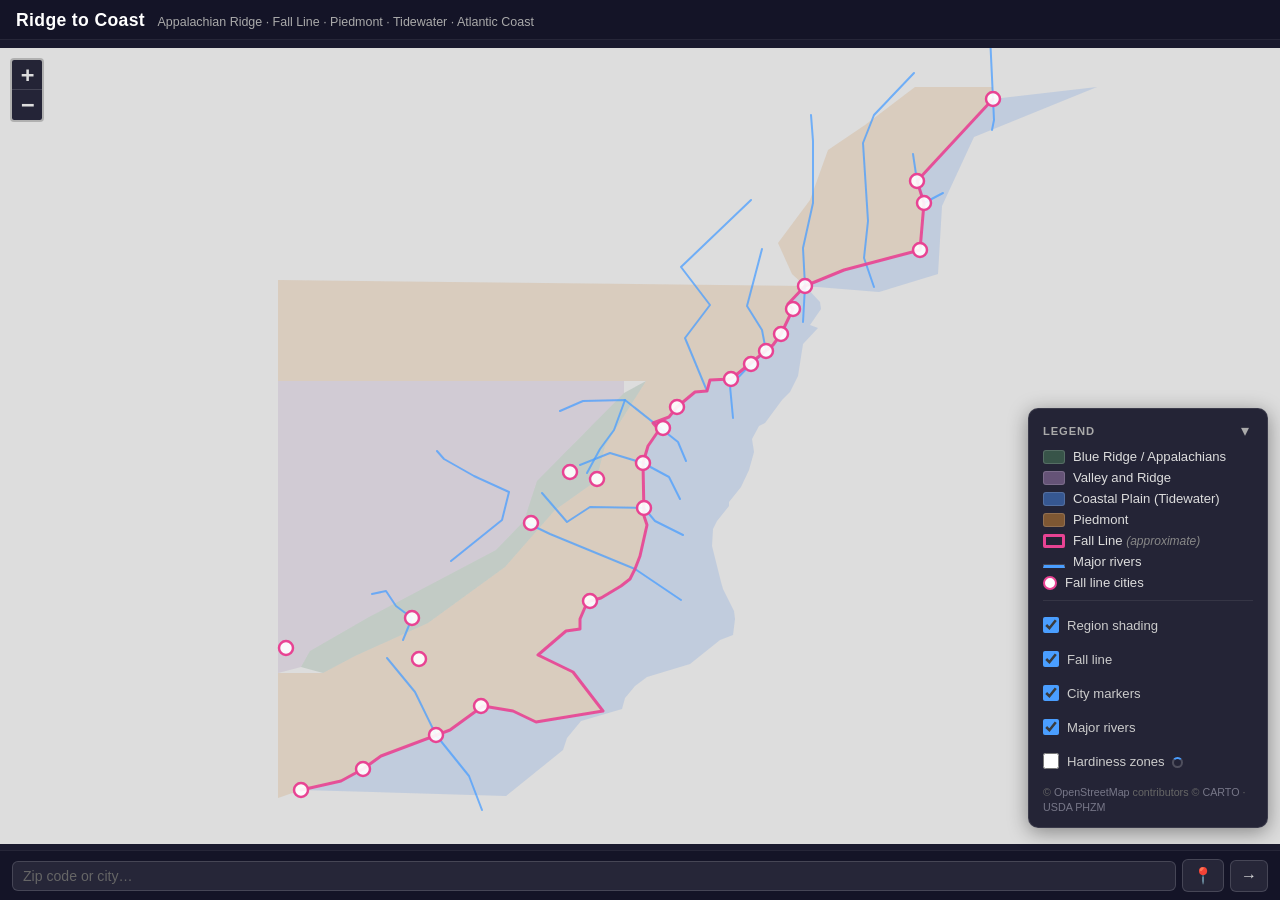
==== app/index.html @ 043a96fe "feat: add Valley & Ridge region, New England polygons, expand hardiness to zones 3b-9a New geographi" ====
<!DOCTYPE html>
<html lang="en">
<head>
  <meta charset="UTF-8">
  <meta name="viewport" content="width=device-width, initial-scale=1.0, maximum-scale=5.0">

  <!-- Content Security Policy
       Leaflet is vendored in lib/ so script-src requires only 'self' — no CDN domain needed.
       'unsafe-inline' is required in style-src because Leaflet sets inline style attributes
       via JavaScript for tile and marker positioning. Scripts are fully locked to 'self' only.
       Tile images load from CARTO (img-src). connect-src 'self' allows fetch() of same-origin
       data/hardiness.geojson for the plant hardiness layer.
       GitHub Pages cannot set HTTP headers so this meta tag is the available CSP mechanism.
       Note: frame-ancestors is ignored in meta CSP by all browsers (HTTP header only).

       Browser extensions that inject Google Fonts (e.g. Poppins from fonts.gstatic.com) will
       show a CSP blocked-resource warning in DevTools — this is expected and correct behaviour.
       Our page does not load Google Fonts; the CSP is working as intended by blocking them.

       Vendored Leaflet 1.9.4 SHA-256 hashes (for audit — files served from self, no integrity= needed):
         lib/leaflet.js:  sha256-20nQCchB9co0qIjJZRGuk2/Z9VM+kNiyxNV1lvTlZBo=
         lib/leaflet.css: sha256-p4NxAoJBhIIN+hmNHrzRCf9tD/miZyoHS5obTRR9BMY=
  -->
  <meta http-equiv="Content-Security-Policy" content="default-src 'none'; script-src 'self'; style-src 'self' 'unsafe-inline'; img-src 'self' https://*.basemaps.cartocdn.com data: blob:; connect-src 'self' https://nominatim.openstreetmap.org; base-uri 'self'; form-action 'none';">

  <meta name="referrer" content="no-referrer">
  <meta http-equiv="X-Content-Type-Options" content="nosniff">

  <title>Ridge to Coast</title>
  <meta name="description" content="Interactive map of the Appalachian watershed corridor — from the mountain ridge through the Piedmont and Fall Line to the Atlantic Coast. Covers geology, USDA Plant Hardiness Zones, native plants, and soil profiles for gardeners, farmers, arborists, and conservationists.">

  <!-- Leaflet 1.9.4 — vendored locally, no CDN dependency -->
  <link rel="stylesheet" href="lib/leaflet.css">

  <link rel="stylesheet" href="style.css">
</head>
<body>

  <!-- Detail view — shown when user navigates to /#detail/... — hidden by default -->
  <div id="detail-view" hidden aria-label="Location detail">
    <div class="detail-header">
      <button id="back-btn" class="back-btn" aria-label="Back to map">&#x2190; Back to map</button>
    </div>
    <div id="detail-content"></div>
  </div>

  <!-- Map view — the default view -->
  <div id="map-view">

  <header class="app-header">
    <h1>Ridge to Coast</h1>
    <p class="subtitle">Appalachian Ridge &middot; Fall Line &middot; Piedmont &middot; Tidewater &middot; Atlantic Coast</p>
  </header>

  <div id="map" role="region" aria-label="Interactive map of the Appalachian watershed corridor from mountain ridge through the Fall Line — Peekskill NY, Philadelphia PA, DC, Richmond VA, Raleigh NC, Columbia SC, and Augusta GA to Columbus GA — to the Atlantic Coast"></div>

  <div id="legend" aria-label="Map legend">
    <div class="legend-header">
      <h2>Legend</h2>
      <button id="legend-toggle" aria-label="Toggle legend" aria-expanded="true">&#x25BE;</button>
    </div>
    <div id="legend-body">
      <div class="legend-item">
        <span class="swatch blueridge"></span>
        <span>Blue Ridge / Appalachians</span>
      </div>
      <div class="legend-item">
        <span class="swatch valleyridge"></span>
        <span>Valley and Ridge</span>
      </div>
      <div class="legend-item">
        <span class="swatch coastal"></span>
        <span>Coastal Plain (Tidewater)</span>
      </div>
      <div class="legend-item">
        <span class="swatch piedmont"></span>
        <span>Piedmont</span>
      </div>
      <div class="legend-item">
        <span class="swatch fallline"></span>
        <span>Fall Line <em>(approximate)</em></span>
      </div>
      <div class="legend-item">
        <span class="swatch river"></span>
        <span>Major rivers</span>
      </div>
      <div class="legend-item">
        <span class="swatch citymarker"></span>
        <span>Fall line cities</span>
      </div>

      <!-- Hardiness zone swatches — shown only when the layer is active -->
      <div id="hardiness-legend" class="hardiness-legend" hidden>
        <div class="legend-section-label">Hardiness Zones</div>
        <div class="zone-swatches"></div>
      </div>

      <hr>
      <div class="layer-toggles">
        <label class="toggle">
          <input type="checkbox" id="toggle-regions" checked>
          Region shading
        </label>
        <label class="toggle">
          <input type="checkbox" id="toggle-fallline" checked>
          Fall line
        </label>
        <label class="toggle">
          <input type="checkbox" id="toggle-cities" checked>
          City markers
        </label>
        <label class="toggle">
          <input type="checkbox" id="toggle-rivers" checked>
          Major rivers
        </label>
        <label class="toggle">
          <input type="checkbox" id="toggle-hardiness">
          <span id="hardiness-toggle-label">
            Hardiness zones
            <span class="loading-spinner" id="hardiness-spinner" hidden aria-hidden="true"></span>
          </span>
        </label>
        <p class="layer-hint" id="hardiness-hint" hidden>Region fills switch to outlines when zones are active.</p>
        <p id="hardiness-error" class="hardiness-error" hidden></p>
      </div>
      <p class="attribution-note">
        &copy; <a href="https://www.openstreetmap.org/copyright" rel="noopener noreferrer" target="_blank">OpenStreetMap</a>
        contributors &copy; <a href="https://carto.com/attributions" rel="noopener noreferrer" target="_blank">CARTO</a>
        &middot; <a href="https://planthardiness.ars.usda.gov" rel="noopener noreferrer" target="_blank">USDA PHZM</a>
      </p>
    </div>
  </div>

  <div id="search-bar" aria-label="Location search">
    <form id="search-form" role="search">
      <input type="search" id="search-input" placeholder="Zip code or city&#x2026;"
             maxlength="100" autocomplete="off" aria-label="Enter zip code or city">
      <button type="button" id="locate-btn" aria-label="Use my location">&#x1F4CD;</button>
      <button type="submit" aria-label="Search">&#x2192;</button>
    </form>
    <p id="search-status" class="search-status" hidden aria-live="polite"></p>
  </div>

  </div><!-- end #map-view -->

  <!-- Leaflet 1.9.4 — vendored locally, no CDN dependency -->
  <script src="lib/leaflet.js"></script>

  <!-- Pure geographic data — no DOM or Leaflet dependency; also used by unit tests -->
  <script src="lib/geo-data.js"></script>

  <script src="map.js"></script>
</body>
</html>
---- app/lib/leaflet.css ----
/* required styles */

.leaflet-pane,
.leaflet-tile,
.leaflet-marker-icon,
.leaflet-marker-shadow,
.leaflet-tile-container,
.leaflet-pane > svg,
.leaflet-pane > canvas,
.leaflet-zoom-box,
.leaflet-image-layer,
.leaflet-layer {
	position: absolute;
	left: 0;
	top: 0;
	}
.leaflet-container {
	overflow: hidden;
	}
.leaflet-tile,
.leaflet-marker-icon,
.leaflet-marker-shadow {
	-webkit-user-select: none;
	   -moz-user-select: none;
	        user-select: none;
	  -webkit-user-drag: none;
	}
/* Prevents IE11 from highlighting tiles in blue */
.leaflet-tile::selection {
	background: transparent;
}
/* Safari renders non-retina tile on retina better with this, but Chrome is worse */
.leaflet-safari .leaflet-tile {
	image-rendering: -webkit-optimize-contrast;
	}
/* hack that prevents hw layers "stretching" when loading new tiles */
.leaflet-safari .leaflet-tile-container {
	width: 1600px;
	height: 1600px;
	-webkit-transform-origin: 0 0;
	}
.leaflet-marker-icon,
.leaflet-marker-shadow {
	display: block;
	}
/* .leaflet-container svg: reset svg max-width decleration shipped in Joomla! (joomla.org) 3.x */
/* .leaflet-container img: map is broken in FF if you have max-width: 100% on tiles */
.leaflet-container .leaflet-overlay-pane svg {
	max-width: none !important;
	max-height: none !important;
	}
.leaflet-container .leaflet-marker-pane img,
.leaflet-container .leaflet-shadow-pane img,
.leaflet-container .leaflet-tile-pane img,
.leaflet-container img.leaflet-image-layer,
.leaflet-container .leaflet-tile {
	max-width: none !important;
	max-height: none !important;
	width: auto;
	padding: 0;
	}

.leaflet-container img.leaflet-tile {
	/* See: https://bugs.chromium.org/p/chromium/issues/detail?id=600120 */
	mix-blend-mode: plus-lighter;
}

.leaflet-container.leaflet-touch-zoom {
	-ms-touch-action: pan-x pan-y;
	touch-action: pan-x pan-y;
	}
.leaflet-container.leaflet-touch-drag {
	-ms-touch-action: pinch-zoom;
	/* Fallback for FF which doesn't support pinch-zoom */
	touch-action: none;
	touch-action: pinch-zoom;
}
.leaflet-container.leaflet-touch-drag.leaflet-touch-zoom {
	-ms-touch-action: none;
	touch-action: none;
}
.leaflet-container {
	-webkit-tap-highlight-color: transparent;
}
.leaflet-container a {
	-webkit-tap-highlight-color: rgba(51, 181, 229, 0.4);
}
.leaflet-tile {
	filter: inherit;
	visibility: hidden;
	}
.leaflet-tile-loaded {
	visibility: inherit;
	}
.leaflet-zoom-box {
	width: 0;
	height: 0;
	-moz-box-sizing: border-box;
	     box-sizing: border-box;
	z-index: 800;
	}
/* workaround for https://bugzilla.mozilla.org/show_bug.cgi?id=888319 */
.leaflet-overlay-pane svg {
	-moz-user-select: none;
	}

.leaflet-pane         { z-index: 400; }

.leaflet-tile-pane    { z-index: 200; }
.leaflet-overlay-pane { z-index: 400; }
.leaflet-shadow-pane  { z-index: 500; }
.leaflet-marker-pane  { z-index: 600; }
.leaflet-tooltip-pane   { z-index: 650; }
.leaflet-popup-pane   { z-index: 700; }

.leaflet-map-pane canvas { z-index: 100; }
.leaflet-map-pane svg    { z-index: 200; }

.leaflet-vml-shape {
	width: 1px;
	height: 1px;
	}
.lvml {
	behavior: url(#default#VML);
	display: inline-block;
	position: absolute;
	}


/* control positioning */

.leaflet-control {
	position: relative;
	z-index: 800;
	pointer-events: visiblePainted; /* IE 9-10 doesn't have auto */
	pointer-events: auto;
	}
.leaflet-top,
.leaflet-bottom {
	position: absolute;
	z-index: 1000;
	pointer-events: none;
	}
.leaflet-top {
	top: 0;
	}
.leaflet-right {
	right: 0;
	}
.leaflet-bottom {
	bottom: 0;
	}
.leaflet-left {
	left: 0;
	}
.leaflet-control {
	float: left;
	clear: both;
	}
.leaflet-right .leaflet-control {
	float: right;
	}
.leaflet-top .leaflet-control {
	margin-top: 10px;
	}
.leaflet-bottom .leaflet-control {
	margin-bottom: 10px;
	}
.leaflet-left .leaflet-control {
	margin-left: 10px;
	}
.leaflet-right .leaflet-control {
	margin-right: 10px;
	}


/* zoom and fade animations */

.leaflet-fade-anim .leaflet-popup {
	opacity: 0;
	-webkit-transition: opacity 0.2s linear;
	   -moz-transition: opacity 0.2s linear;
	        transition: opacity 0.2s linear;
	}
.leaflet-fade-anim .leaflet-map-pane .leaflet-popup {
	opacity: 1;
	}
.leaflet-zoom-animated {
	-webkit-transform-origin: 0 0;
	    -ms-transform-origin: 0 0;
	        transform-origin: 0 0;
	}
svg.leaflet-zoom-animated {
	will-change: transform;
}

.leaflet-zoom-anim .leaflet-zoom-animated {
	-webkit-transition: -webkit-transform 0.25s cubic-bezier(0,0,0.25,1);
	   -moz-transition:    -moz-transform 0.25s cubic-bezier(0,0,0.25,1);
	        transition:         transform 0.25s cubic-bezier(0,0,0.25,1);
	}
.leaflet-zoom-anim .leaflet-tile,
.leaflet-pan-anim .leaflet-tile {
	-webkit-transition: none;
	   -moz-transition: none;
	        transition: none;
	}

.leaflet-zoom-anim .leaflet-zoom-hide {
	visibility: hidden;
	}


/* cursors */

.leaflet-interactive {
	cursor: pointer;
	}
.leaflet-grab {
	cursor: -webkit-grab;
	cursor:    -moz-grab;
	cursor:         grab;
	}
.leaflet-crosshair,
.leaflet-crosshair .leaflet-interactive {
	cursor: crosshair;
	}
.leaflet-popup-pane,
.leaflet-control {
	cursor: auto;
	}
.leaflet-dragging .leaflet-grab,
.leaflet-dragging .leaflet-grab .leaflet-interactive,
.leaflet-dragging .leaflet-marker-draggable {
	cursor: move;
	cursor: -webkit-grabbing;
	cursor:    -moz-grabbing;
	cursor:         grabbing;
	}

/* marker & overlays interactivity */
.leaflet-marker-icon,
.leaflet-marker-shadow,
.leaflet-image-layer,
.leaflet-pane > svg path,
.leaflet-tile-container {
	pointer-events: none;
	}

.leaflet-marker-icon.leaflet-interactive,
.leaflet-image-layer.leaflet-interactive,
.leaflet-pane > svg path.leaflet-interactive,
svg.leaflet-image-layer.leaflet-interactive path {
	pointer-events: visiblePainted; /* IE 9-10 doesn't have auto */
	pointer-events: auto;
	}

/* visual tweaks */

.leaflet-container {
	background: #ddd;
	outline-offset: 1px;
	}
.leaflet-container a {
	color: #0078A8;
	}
.leaflet-zoom-box {
	border: 2px dotted #38f;
	background: rgba(255,255,255,0.5);
	}


/* general typography */
.leaflet-container {
	font-family: "Helvetica Neue", Arial, Helvetica, sans-serif;
	font-size: 12px;
	font-size: 0.75rem;
	line-height: 1.5;
	}


/* general toolbar styles */

.leaflet-bar {
	box-shadow: 0 1px 5px rgba(0,0,0,0.65);
	border-radius: 4px;
	}
.leaflet-bar a {
	background-color: #fff;
	border-bottom: 1px solid #ccc;
	width: 26px;
	height: 26px;
	line-height: 26px;
	display: block;
	text-align: center;
	text-decoration: none;
	color: black;
	}
.leaflet-bar a,
.leaflet-control-layers-toggle {
	background-position: 50% 50%;
	background-repeat: no-repeat;
	display: block;
	}
.leaflet-bar a:hover,
.leaflet-bar a:focus {
	background-color: #f4f4f4;
	}
.leaflet-bar a:first-child {
	border-top-left-radius: 4px;
	border-top-right-radius: 4px;
	}
.leaflet-bar a:last-child {
	border-bottom-left-radius: 4px;
	border-bottom-right-radius: 4px;
	border-bottom: none;
	}
.leaflet-bar a.leaflet-disabled {
	cursor: default;
	background-color: #f4f4f4;
	color: #bbb;
	}

.leaflet-touch .leaflet-bar a {
	width: 30px;
	height: 30px;
	line-height: 30px;
	}
.leaflet-touch .leaflet-bar a:first-child {
	border-top-left-radius: 2px;
	border-top-right-radius: 2px;
	}
.leaflet-touch .leaflet-bar a:last-child {
	border-bottom-left-radius: 2px;
	border-bottom-right-radius: 2px;
	}

/* zoom control */

.leaflet-control-zoom-in,
.leaflet-control-zoom-out {
	font: bold 18px 'Lucida Console', Monaco, monospace;
	text-indent: 1px;
	}

.leaflet-touch .leaflet-control-zoom-in, .leaflet-touch .leaflet-control-zoom-out  {
	font-size: 22px;
	}


/* layers control */

.leaflet-control-layers {
	box-shadow: 0 1px 5px rgba(0,0,0,0.4);
	background: #fff;
	border-radius: 5px;
	}
.leaflet-control-layers-toggle {
	background-image: url(images/layers.png);
	width: 36px;
	height: 36px;
	}
.leaflet-retina .leaflet-control-layers-toggle {
	background-image: url(images/layers-2x.png);
	background-size: 26px 26px;
	}
.leaflet-touch .leaflet-control-layers-toggle {
	width: 44px;
	height: 44px;
	}
.leaflet-control-layers .leaflet-control-layers-list,
.leaflet-control-layers-expanded .leaflet-control-layers-toggle {
	display: none;
	}
.leaflet-control-layers-expanded .leaflet-control-layers-list {
	display: block;
	position: relative;
	}
.leaflet-control-layers-expanded {
	padding: 6px 10px 6px 6px;
	color: #333;
	background: #fff;
	}
.leaflet-control-layers-scrollbar {
	overflow-y: scroll;
	overflow-x: hidden;
	padding-right: 5px;
	}
.leaflet-control-layers-selector {
	margin-top: 2px;
	position: relative;
	top: 1px;
	}
.leaflet-control-layers label {
	display: block;
	font-size: 13px;
	font-size: 1.08333em;
	}
.leaflet-control-layers-separator {
	height: 0;
	border-top: 1px solid #ddd;
	margin: 5px -10px 5px -6px;
	}

/* Default icon URLs */
.leaflet-default-icon-path { /* used only in path-guessing heuristic, see L.Icon.Default */
	background-image: url(images/marker-icon.png);
	}


/* attribution and scale controls */

.leaflet-container .leaflet-control-attribution {
	background: #fff;
	background: rgba(255, 255, 255, 0.8);
	margin: 0;
	}
.leaflet-control-attribution,
.leaflet-control-scale-line {
	padding: 0 5px;
	color: #333;
	line-height: 1.4;
	}
.leaflet-control-attribution a {
	text-decoration: none;
	}
.leaflet-control-attribution a:hover,
.leaflet-control-attribution a:focus {
	text-decoration: underline;
	}
.leaflet-attribution-flag {
	display: inline !important;
	vertical-align: baseline !important;
	width: 1em;
	height: 0.6669em;
	}
.leaflet-left .leaflet-control-scale {
	margin-left: 5px;
	}
.leaflet-bottom .leaflet-control-scale {
	margin-bottom: 5px;
	}
.leaflet-control-scale-line {
	border: 2px solid #777;
	border-top: none;
	line-height: 1.1;
	padding: 2px 5px 1px;
	white-space: nowrap;
	-moz-box-sizing: border-box;
	     box-sizing: border-box;
	background: rgba(255, 255, 255, 0.8);
	text-shadow: 1px 1px #fff;
	}
.leaflet-control-scale-line:not(:first-child) {
	border-top: 2px solid #777;
	border-bottom: none;
	margin-top: -2px;
	}
.leaflet-control-scale-line:not(:first-child):not(:last-child) {
	border-bottom: 2px solid #777;
	}

.leaflet-touch .leaflet-control-attribution,
.leaflet-touch .leaflet-control-layers,
.leaflet-touch .leaflet-bar {
	box-shadow: none;
	}
.leaflet-touch .leaflet-control-layers,
.leaflet-touch .leaflet-bar {
	border: 2px solid rgba(0,0,0,0.2);
	background-clip: padding-box;
	}


/* popup */

.leaflet-popup {
	position: absolute;
	text-align: center;
	margin-bottom: 20px;
	}
.leaflet-popup-content-wrapper {
	padding: 1px;
	text-align: left;
	border-radius: 12px;
	}
.leaflet-popup-content {
	margin: 13px 24px 13px 20px;
	line-height: 1.3;
	font-size: 13px;
	font-size: 1.08333em;
	min-height: 1px;
	}
.leaflet-popup-content p {
	margin: 17px 0;
	margin: 1.3em 0;
	}
.leaflet-popup-tip-container {
	width: 40px;
	height: 20px;
	position: absolute;
	left: 50%;
	margin-top: -1px;
	margin-left: -20px;
	overflow: hidden;
	pointer-events: none;
	}
.leaflet-popup-tip {
	width: 17px;
	height: 17px;
	padding: 1px;

	margin: -10px auto 0;
	pointer-events: auto;

	-webkit-transform: rotate(45deg);
	   -moz-transform: rotate(45deg);
	    -ms-transform: rotate(45deg);
	        transform: rotate(45deg);
	}
.leaflet-popup-content-wrapper,
.leaflet-popup-tip {
	background: white;
	color: #333;
	box-shadow: 0 3px 14px rgba(0,0,0,0.4);
	}
.leaflet-container a.leaflet-popup-close-button {
	position: absolute;
	top: 0;
	right: 0;
	border: none;
	text-align: center;
	width: 24px;
	height: 24px;
	font: 16px/24px Tahoma, Verdana, sans-serif;
	color: #757575;
	text-decoration: none;
	background: transparent;
	}
.leaflet-container a.leaflet-popup-close-button:hover,
.leaflet-container a.leaflet-popup-close-button:focus {
	color: #585858;
	}
.leaflet-popup-scrolled {
	overflow: auto;
	}

.leaflet-oldie .leaflet-popup-content-wrapper {
	-ms-zoom: 1;
	}
.leaflet-oldie .leaflet-popup-tip {
	width: 24px;
	margin: 0 auto;

	-ms-filter: "progid:DXImageTransform.Microsoft.Matrix(M11=0.70710678, M12=0.70710678, M21=-0.70710678, M22=0.70710678)";
	filter: progid:DXImageTransform.Microsoft.Matrix(M11=0.70710678, M12=0.70710678, M21=-0.70710678, M22=0.70710678);
	}

.leaflet-oldie .leaflet-control-zoom,
.leaflet-oldie .leaflet-control-layers,
.leaflet-oldie .leaflet-popup-content-wrapper,
.leaflet-oldie .leaflet-popup-tip {
	border: 1px solid #999;
	}


/* div icon */

.leaflet-div-icon {
	background: #fff;
	border: 1px solid #666;
	}


/* Tooltip */
/* Base styles for the element that has a tooltip */
.leaflet-tooltip {
	position: absolute;
	padding: 6px;
	background-color: #fff;
	border: 1px solid #fff;
	border-radius: 3px;
	color: #222;
	white-space: nowrap;
	-webkit-user-select: none;
	-moz-user-select: none;
	-ms-user-select: none;
	user-select: none;
	pointer-events: none;
	box-shadow: 0 1px 3px rgba(0,0,0,0.4);
	}
.leaflet-tooltip.leaflet-interactive {
	cursor: pointer;
	pointer-events: auto;
	}
.leaflet-tooltip-top:before,
.leaflet-tooltip-bottom:before,
.leaflet-tooltip-left:before,
.leaflet-tooltip-right:before {
	position: absolute;
	pointer-events: none;
	border: 6px solid transparent;
	background: transparent;
	content: "";
	}

/* Directions */

.leaflet-tooltip-bottom {
	margin-top: 6px;
}
.leaflet-tooltip-top {
	margin-top: -6px;
}
.leaflet-tooltip-bottom:before,
.leaflet-tooltip-top:before {
	left: 50%;
	margin-left: -6px;
	}
.leaflet-tooltip-top:before {
	bottom: 0;
	margin-bottom: -12px;
	border-top-color: #fff;
	}
.leaflet-tooltip-bottom:before {
	top: 0;
	margin-top: -12px;
	margin-left: -6px;
	border-bottom-color: #fff;
	}
.leaflet-tooltip-left {
	margin-left: -6px;
}
.leaflet-tooltip-right {
	margin-left: 6px;
}
.leaflet-tooltip-left:before,
.leaflet-tooltip-right:before {
	top: 50%;
	margin-top: -6px;
	}
.leaflet-tooltip-left:before {
	right: 0;
	margin-right: -12px;
	border-left-color: #fff;
	}
.leaflet-tooltip-right:before {
	left: 0;
	margin-left: -12px;
	border-right-color: #fff;
	}

/* Printing */

@media print {
	/* Prevent printers from removing background-images of controls. */
	.leaflet-control {
		-webkit-print-color-adjust: exact;
		print-color-adjust: exact;
		}
	}
---- app/style.css ----
/* ─── Reset & Base ─────────────────────────────────────────── */
*, *::before, *::after {
  box-sizing: border-box;
  margin: 0;
  padding: 0;
}

html, body {
  height: 100%;
  font-family: -apple-system, BlinkMacSystemFont, "Segoe UI", Roboto, sans-serif;
  background: #1a1a2e;
  color: #eee;
  overflow: hidden; /* prevent scroll behind the map */
}

/* ─── Layout ───────────────────────────────────────────────── */
.app-header {
  position: fixed;
  top: 0;
  left: 0;
  right: 0;
  z-index: 1000;
  background: rgba(20, 20, 40, 0.92);
  backdrop-filter: blur(6px);
  -webkit-backdrop-filter: blur(6px);
  padding: 10px 16px 8px;
  border-bottom: 1px solid rgba(255, 255, 255, 0.08);
}

.app-header h1 {
  font-size: 1.1rem;
  font-weight: 700;
  letter-spacing: 0.02em;
  color: #fff;
  display: inline;
}

.app-header .subtitle {
  font-size: 0.78rem;
  color: #aaa;
  display: inline;
  margin-left: 8px;
}

#map {
  position: fixed;
  top: 48px;   /* below header */
  bottom: 56px; /* above search bar */
  left: 0;
  right: 0;
  z-index: 1;
}

/* ─── Legend Panel ─────────────────────────────────────────── */
#legend {
  position: fixed;
  bottom: 72px; /* 56px search bar + 16px gap */
  right: 12px;
  z-index: 1000;
  background: rgba(20, 20, 40, 0.92);
  backdrop-filter: blur(6px);
  -webkit-backdrop-filter: blur(6px);
  border: 1px solid rgba(255, 255, 255, 0.10);
  border-radius: 10px;
  padding: 12px 14px;
  min-width: 195px;
  max-width: 240px;
  box-shadow: 0 4px 20px rgba(0, 0, 0, 0.4);
}

/* ─── Legend Header (title + toggle button) ────────────────── */
.legend-header {
  display: flex;
  align-items: center;
  justify-content: space-between;
  margin-bottom: 8px;
}

#legend h2 {
  font-size: 0.7rem;
  font-weight: 700;
  text-transform: uppercase;
  letter-spacing: 0.08em;
  color: #aaa;
  margin-bottom: 0;
}

#legend-toggle {
  background: none;
  border: none;
  color: #aaa;
  cursor: pointer;
  font-size: 1rem;
  padding: 2px 4px;
  line-height: 1;
}

#legend-toggle:hover {
  color: #fff;
}

.legend-item {
  display: flex;
  align-items: center;
  gap: 8px;
  margin-bottom: 6px;
  font-size: 0.82rem;
  color: #ddd;
}

.legend-item em {
  color: #888;
  font-size: 0.75rem;
}

.swatch {
  display: inline-block;
  width: 22px;
  height: 14px;
  border-radius: 3px;
  flex-shrink: 0;
  border: 1px solid rgba(255, 255, 255, 0.15);
}

.swatch.blueridge   { background: rgba(74, 124, 89, 0.55); }
.swatch.valleyridge { background: rgba(155, 122, 173, 0.55); }
.swatch.coastal     { background: rgba(70, 130, 220, 0.55); }
.swatch.piedmont    { background: rgba(200, 130, 50, 0.55); }
.swatch.fallline {
  background: transparent;
  border: 3px solid #e84393;
  border-radius: 2px;
}

.swatch.river {
  background: transparent;
  border-bottom: 3px solid #4a9eff;
  border-radius: 0;
  height: 0;
  margin-top: 8px;
}

.swatch.citymarker {
  background: #fff;
  border: 2.5px solid #e84393;
  border-radius: 50%;
  width: 14px;
  height: 14px;
}

#legend hr {
  border: none;
  border-top: 1px solid rgba(255, 255, 255, 0.08);
  margin: 10px 0;
}

/* ─── Layer Toggles ────────────────────────────────────────── */
.layer-toggles {
  display: flex;
  flex-direction: column;
  gap: 6px;
  margin-bottom: 10px;
}

.toggle {
  display: flex;
  align-items: center;
  gap: 8px;
  font-size: 0.82rem;
  color: #ccc;
  cursor: pointer;
  /* min touch target 44px height for mobile accessibility */
  min-height: 28px;
  padding: 2px 0;
}

.toggle input[type="checkbox"] {
  width: 16px;
  height: 16px;
  cursor: pointer;
  accent-color: #4a9eff;
  flex-shrink: 0;
}

/* ─── Attribution ──────────────────────────────────────────── */
.attribution-note {
  font-size: 0.67rem;
  color: #666;
  line-height: 1.4;
  margin-top: 2px;
}

.attribution-note a {
  color: #778;
  text-decoration: none;
}

.attribution-note a:hover {
  text-decoration: underline;
}

/* ─── Popup styling ────────────────────────────────────────── */
.leaflet-popup-content-wrapper {
  background: rgba(20, 20, 40, 0.95);
  color: #eee;
  border-radius: 8px;
  border: 1px solid rgba(255, 255, 255, 0.12);
  box-shadow: 0 4px 16px rgba(0, 0, 0, 0.5);
  /* Prevent overflow on small screens */
  max-width: min(280px, calc(100vw - 24px)) !important;
}

.leaflet-popup-content {
  max-width: 100% !important;
  overflow-wrap: break-word;
}

.leaflet-popup-tip {
  background: rgba(20, 20, 40, 0.95);
}

.leaflet-popup-close-button {
  color: #aaa !important;
}

.popup-content h3 {
  font-size: 0.92rem;
  font-weight: 700;
  margin-bottom: 4px;
  color: #fff;
}

.popup-content p {
  font-size: 0.8rem;
  color: #bbb;
  line-height: 1.5;
}

.popup-content .region-tag {
  display: inline-block;
  margin-top: 6px;
  padding: 2px 8px;
  border-radius: 20px;
  font-size: 0.72rem;
  font-weight: 600;
}

.region-tag.coastal     { background: rgba(70, 130, 220, 0.3); color: #89b8f5; border: 1px solid rgba(70,130,220,0.4); }
.region-tag.piedmont    { background: rgba(200, 130, 50, 0.3); color: #f5c070; border: 1px solid rgba(200,130,50,0.4); }
.region-tag.blueRidge   { background: rgba(74, 124, 89, 0.3);  color: #6bc884; border: 1px solid rgba(74,124,89,0.5); }
.region-tag.valleyRidge { background: rgba(155,122,173, 0.3);  color: #c9b0e8; border: 1px solid rgba(155,122,173,0.5); }

/* ─── Native plant recommendations ────────────────────────── */

.plant-section {
  margin-top: 10px;
  padding-top: 9px;
  border-top: 1px solid rgba(255, 255, 255, 0.08);
}

.plant-section-header {
  font-size: 0.68rem;
  font-weight: 700;
  text-transform: uppercase;
  letter-spacing: 0.05em;
  color: #777;
  margin: 0 0 6px;
}

.plant-list {
  margin: 0;
  padding: 0;
  list-style: none;
}

.plant-list li {
  padding: 3px 0;
  line-height: 1.35;
}

.plant-name {
  font-size: 0.8rem;
  font-weight: 600;
  color: #e0e0e0;
}

.plant-latin {
  font-size: 0.73rem;
  font-style: italic;
  color: #888;
  margin-left: 2px;
}

.plant-note {
  display: block;
  font-size: 0.72rem;
  color: #999;
  margin-top: 1px;
}

/* ─── Soil type profile ────────────────────────────────────── */

.soil-section {
  margin-top: 10px;
  padding-top: 9px;
  border-top: 1px solid rgba(255, 255, 255, 0.08);
}

.soil-section-header {
  font-size: 0.68rem;
  font-weight: 700;
  text-transform: uppercase;
  letter-spacing: 0.05em;
  color: #777;
  margin: 0 0 6px;
}

.soil-facts {
  display: flex;
  flex-direction: column;
  gap: 3px;
}

.soil-fact {
  display: grid;
  grid-template-columns: 76px 1fr;
  gap: 6px;
  align-items: baseline;
}

.soil-label {
  font-size: 0.69rem;
  font-weight: 700;
  color: #777;
  text-transform: uppercase;
  letter-spacing: 0.03em;
  white-space: nowrap;
}

.soil-value {
  font-size: 0.75rem;
  color: #ccc;
  line-height: 1.35;
}

/* ─── Search Bar ───────────────────────────────────────────── */
#search-bar {
  position: fixed;
  bottom: 0;
  left: 0;
  right: 0;
  z-index: 1000;
  background: rgba(20, 20, 40, 0.92);
  backdrop-filter: blur(6px);
  -webkit-backdrop-filter: blur(6px);
  border-top: 1px solid rgba(255, 255, 255, 0.08);
  padding: 8px 12px;
  display: flex;
  flex-direction: column;
  gap: 4px;
}

#search-form {
  display: flex;
  gap: 6px;
  align-items: center;
}

#search-input {
  flex: 1;
  background: rgba(255, 255, 255, 0.08);
  border: 1px solid rgba(255, 255, 255, 0.15);
  border-radius: 6px;
  color: #eee;
  font-size: 0.88rem;
  padding: 6px 10px;
  outline: none;
}

#search-input::placeholder { color: #666; }
#search-input:focus { border-color: rgba(74, 158, 255, 0.6); }

#locate-btn,
#search-form [type=submit] {
  background: rgba(255, 255, 255, 0.08);
  border: 1px solid rgba(255, 255, 255, 0.15);
  border-radius: 6px;
  color: #ddd;
  cursor: pointer;
  font-size: 1rem;
  padding: 6px 10px;
  min-width: 36px;
}

#locate-btn:hover,
#search-form [type=submit]:hover {
  background: rgba(255, 255, 255, 0.15);
  color: #fff;
}

.search-status {
  font-size: 0.78rem;
  color: #aaa;
  padding: 0 2px;
  line-height: 1.3;
}

/* ─── Mobile adjustments ───────────────────────────────────── */
@media (max-width: 480px) {
  .app-header h1        { font-size: 1rem; }
  .app-header .subtitle { display: none; }

  /* Right-anchored compact panel — NOT full-width */
  #legend {
    bottom: 66px;       /* 56px search bar + 10px gap */
    right: 8px;
    left: auto;         /* removes the full-width stretch */
    max-width: 230px;
    padding: 8px 12px;
  }

  /* Body scrollable when expanded on a small screen */
  #legend-body {
    max-height: calc(100dvh - 200px);
    overflow-y: auto;
    -webkit-overflow-scrolling: touch;
  }
}

/* Zone-fact grid: stack vertically on narrow popup widths */
@media (max-width: 440px) {
  .zone-fact {
    grid-template-columns: 1fr;
    gap: 1px;
  }
  .zone-fact-label { font-size: 0.68rem; }
}

/* ─── Hardiness zone labels (permanent tooltips on map) ──────
   Hidden below zoom 9 via .hide-zone-labels class on map container.
   ────────────────────────────────────────────────────────────── */
.zone-label {
  background: transparent !important;
  border: none !important;
  box-shadow: none !important;
  padding: 0 !important;
  font-size: 0.65rem;
  font-weight: 800;
  color: #fff;
  text-shadow: 0 0 4px rgba(0,0,0,1), 0 1px 3px rgba(0,0,0,0.9);
  pointer-events: none;
  white-space: nowrap;
}

/* Remove Leaflet's tooltip arrow */
.zone-label::before { display: none !important; }

/* Hide labels at low zoom */
.hide-zone-labels .zone-label { display: none !important; }

/* ─── Hardiness zone popup card ────────────────────────────── */
.zone-popup-header {
  display: flex;
  align-items: center;
  justify-content: space-between;
  padding-left: 8px;
  margin-bottom: 6px;
}

.zone-popup-header h3 {
  font-size: 1rem;
  font-weight: 700;
  color: #fff;
  margin-bottom: 0;
}

.zone-badge {
  font-size: 0.72rem;
  font-weight: 700;
  padding: 2px 8px;
  border-radius: 20px;
  line-height: 1.6;
}

.zone-desc {
  font-size: 0.78rem;
  color: #bbb;
  line-height: 1.45;
  margin-bottom: 8px;
}

.zone-facts {
  display: flex;
  flex-direction: column;
  gap: 4px;
  border-top: 1px solid rgba(255,255,255,0.08);
  padding-top: 7px;
}

.zone-fact {
  display: grid;
  grid-template-columns: 100px 1fr;
  gap: 6px;
  font-size: 0.77rem;
  line-height: 1.4;
}

.zone-fact-label {
  color: #888;
  font-size: 0.72rem;
}

.zone-fact-value {
  color: #ddd;
}

/* ─── Hardiness legend ─────────────────────────────────────── */
.hardiness-legend {
  margin-top: 6px;
}

.legend-section-label {
  font-size: 0.68rem;
  font-weight: 700;
  text-transform: uppercase;
  letter-spacing: 0.07em;
  color: #888;
  margin-bottom: 4px;
}

.zone-swatches {
  display: flex;
  flex-direction: column;
  gap: 3px;
}

.zone-item {
  margin-bottom: 0;
}

/* ─── City marker popup ─────────────────────────────────────── */
.city-popup-header {
  display: flex;
  align-items: flex-start;
  justify-content: space-between;
  gap: 6px;
  margin-bottom: 5px;
}

.city-popup-header h3 {
  font-size: 0.95rem;
}

.city-region-badge {
  display: inline-block;
  padding: 2px 7px;
  border-radius: 20px;
  font-size: 0.68rem;
  font-weight: 600;
  white-space: nowrap;
  flex-shrink: 0;
}

.city-region-badge.piedmont    { background: rgba(200,130,50,0.3);  color: #f5c070; border: 1px solid rgba(200,130,50,0.4); }
.city-region-badge.coastal     { background: rgba(70,130,220,0.3);  color: #89b8f5; border: 1px solid rgba(70,130,220,0.4); }
.city-region-badge.blueRidge   { background: rgba(74,124,89,0.3);   color: #6bc884; border: 1px solid rgba(74,124,89,0.5); }
.city-region-badge.valleyRidge { background: rgba(155,122,173,0.3); color: #c9b0e8; border: 1px solid rgba(155,122,173,0.5); }

.city-river {
  font-size: 0.78rem;
  color: #89b8f5;
  font-weight: 600;
  margin-bottom: 5px;
}

.city-note {
  font-size: 0.78rem;
  color: #bbb;
  line-height: 1.45;
  margin-bottom: 8px;
}

.city-facts {
  display: flex;
  flex-direction: column;
  gap: 4px;
  border-top: 1px solid rgba(255,255,255,0.08);
  padding-top: 7px;
}

.city-fact {
  display: grid;
  grid-template-columns: 44px 1fr;
  gap: 6px;
  font-size: 0.77rem;
  line-height: 1.4;
}

.city-fact-label {
  color: #888;
  font-size: 0.72rem;
}

.city-fact-value {
  color: #ddd;
}

/* City hover tooltip — dark panel with pink accent border */
.city-tooltip.leaflet-tooltip {
  background: rgba(20, 20, 40, 0.92) !important;
  border: 1px solid rgba(232, 67, 147, 0.6) !important;
  border-radius: 5px !important;
  color: #fff !important;
  font-size: 0.78rem !important;
  font-weight: 600 !important;
  padding: 3px 8px !important;
  box-shadow: 0 2px 8px rgba(0,0,0,0.4) !important;
  white-space: nowrap;
}

.city-tooltip.leaflet-tooltip::before {
  border-top-color: rgba(232, 67, 147, 0.6) !important;
}

/* ─── Hardiness error notice ───────────────────────────────── */
.hardiness-error {
  font-size: 0.72rem;
  color: #f87171;   /* red-400 — visible on dark background */
  margin-top: 2px;
  line-height: 1.3;
}

/* ─── Loading spinner ──────────────────────────────────────── */
.loading-spinner {
  display: inline-block;
  width: 11px;
  height: 11px;
  border: 2px solid rgba(255,255,255,0.2);
  border-top-color: #4a9eff;
  border-radius: 50%;
  animation: spin 0.7s linear infinite;
  vertical-align: middle;
  margin-left: 4px;
}

@keyframes spin {
  to { transform: rotate(360deg); }
}

/* ─── Leaflet control override — dark theme ────────────────── */
.leaflet-control-zoom a {
  background: rgba(20, 20, 40, 0.92) !important;
  color: #ddd !important;
  border-color: rgba(255,255,255,0.15) !important;
}

.leaflet-control-zoom a:hover {
  background: rgba(50, 50, 80, 0.95) !important;
  color: #fff !important;
}

.leaflet-control-attribution {
  display: none; /* attribution shown in our custom panel */
}


/* ─── Detail page / hash routing ──────────────────────────────── */

/* Map view wrapper — transparent pass-through in normal layout */
#map-view {
  display: contents;
}

/* Detail view — full-screen scrollable overlay, hidden by default */
#detail-view {
  position: fixed;
  inset: 0;
  background: #1a1a2e;
  overflow-y: auto;
  z-index: 2000;
  padding: 0 0 2rem;
}

/* When detail-view is visible, body scroll is allowed */
#detail-view:not([hidden]) ~ * {
  /* nothing — detail-view is before map-view in DOM */
}

/* Header bar inside detail view */
.detail-header {
  position: sticky;
  top: 0;
  z-index: 10;
  background: rgba(20, 20, 40, 0.95);
  backdrop-filter: blur(6px);
  -webkit-backdrop-filter: blur(6px);
  padding: 10px 16px;
  border-bottom: 1px solid rgba(255, 255, 255, 0.1);
}

/* Back button */
.back-btn {
  background: none;
  border: 1px solid rgba(255, 255, 255, 0.25);
  border-radius: 6px;
  color: #ddd;
  cursor: pointer;
  font-size: 0.9rem;
  padding: 6px 14px;
  transition: background 0.15s, color 0.15s;
}
.back-btn:hover {
  background: rgba(255, 255, 255, 0.1);
  color: #fff;
}

/* Detail content container */
#detail-content {
  max-width: 680px;
  margin: 0 auto;
  padding: 1.5rem 1rem 1rem;
}

/* Article wrapper */
article.detail-page {
  color: #ddd;
}

.detail-title {
  font-size: 1.5rem;
  font-weight: 700;
  color: #fff;
  margin-bottom: 0.75rem;
  line-height: 1.25;
}

.detail-zone-header {
  display: flex;
  align-items: center;
  gap: 12px;
  padding-left: 12px;
  margin-bottom: 0.75rem;
}
.detail-zone-header .detail-title {
  margin-bottom: 0;
}

.detail-zone-badge {
  font-size: 0.85rem;
  padding: 3px 10px;
  border-radius: 4px;
  font-weight: 600;
  white-space: nowrap;
}

.detail-coords {
  font-size: 0.85rem;
  color: #999;
  margin-bottom: 0.5rem;
  font-family: monospace;
}

.detail-river {
  font-size: 0.95rem;
  color: #4a9eff;
  margin-bottom: 0.75rem;
  font-style: italic;
}

.detail-region-name {
  font-size: 1.1rem;
  font-weight: 600;
  color: #ccc;
  margin-bottom: 0.5rem;
}

.detail-description {
  font-size: 0.95rem;
  line-height: 1.6;
  color: #bbb;
  margin-bottom: 1.25rem;
}

/* Key-value facts grid */
.detail-facts {
  background: rgba(255, 255, 255, 0.04);
  border: 1px solid rgba(255, 255, 255, 0.08);
  border-radius: 8px;
  padding: 0.75rem 1rem;
  margin-bottom: 1.5rem;
}

.detail-fact {
  display: grid;
  grid-template-columns: 130px 1fr;
  gap: 8px;
  padding: 6px 0;
  border-bottom: 1px solid rgba(255, 255, 255, 0.06);
  font-size: 0.9rem;
  line-height: 1.4;
}
.detail-fact:last-child { border-bottom: none; }

.detail-fact-label {
  color: #888;
  font-weight: 500;
  flex-shrink: 0;
}
.detail-fact-value {
  color: #ddd;
}

.detail-note {
  font-size: 0.82rem;
  color: #777;
  border-left: 3px solid rgba(255, 255, 255, 0.15);
  padding-left: 10px;
  margin-top: 1.5rem;
}

/* Region tag used in detail facts */
.region-tag.blueRidge {
  background: rgba(74, 124, 89, 0.3);
  color: #6bc884;
  border: 1px solid rgba(74, 124, 89, 0.5);
}
.region-tag.valleyRidge {
  background: rgba(155, 122, 173, 0.3);
  color: #c9b0e8;
  border: 1px solid rgba(155, 122, 173, 0.5);
}

/* Override overflow for detail view — body needs to scroll */
body:has(#detail-view:not([hidden])) {
  overflow: auto;
}
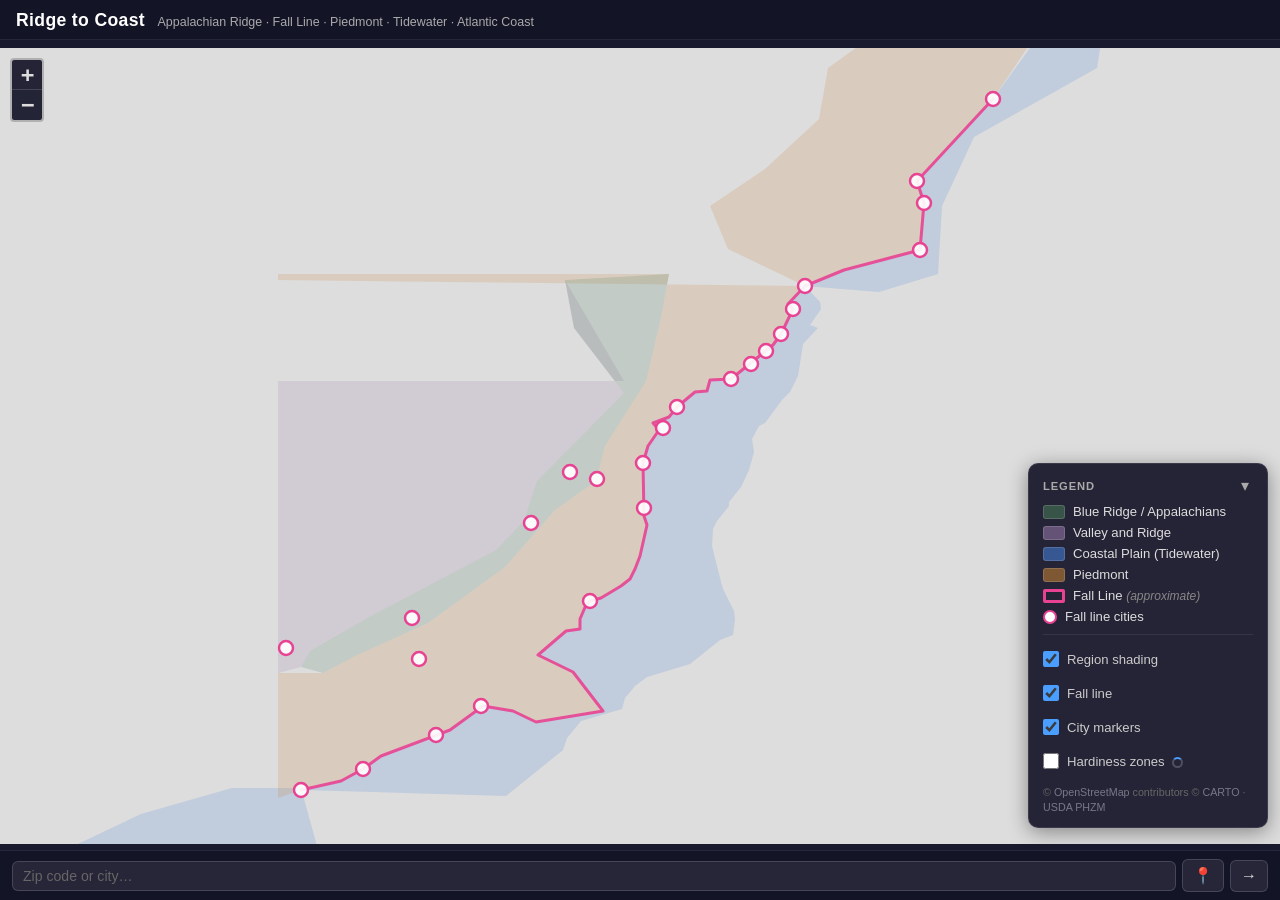
==== commit d40c5bc9: "Fix 2 — Rivers invisible, Gulf Coastal Plain, expanded hardiness (22 states) Rivers overlay: - STYLE" ====
--- a/app/index.html
+++ b/app/index.html
@@ -81,10 +81,6 @@
         <span>Fall Line <em>(approximate)</em></span>
       </div>
       <div class="legend-item">
-        <span class="swatch river"></span>
-        <span>Major rivers</span>
-      </div>
-      <div class="legend-item">
         <span class="swatch citymarker"></span>
         <span>Fall line cities</span>
       </div>
@@ -108,10 +104,6 @@
         <label class="toggle">
           <input type="checkbox" id="toggle-cities" checked>
           City markers
-        </label>
-        <label class="toggle">
-          <input type="checkbox" id="toggle-rivers" checked>
-          Major rivers
         </label>
         <label class="toggle">
           <input type="checkbox" id="toggle-hardiness">
--- a/app/style.css
+++ b/app/style.css
@@ -132,14 +132,6 @@
   border-radius: 2px;
 }
 
-.swatch.river {
-  background: transparent;
-  border-bottom: 3px solid #4a9eff;
-  border-radius: 0;
-  height: 0;
-  margin-top: 8px;
-}
-
 .swatch.citymarker {
   background: #fff;
   border: 2.5px solid #e84393;
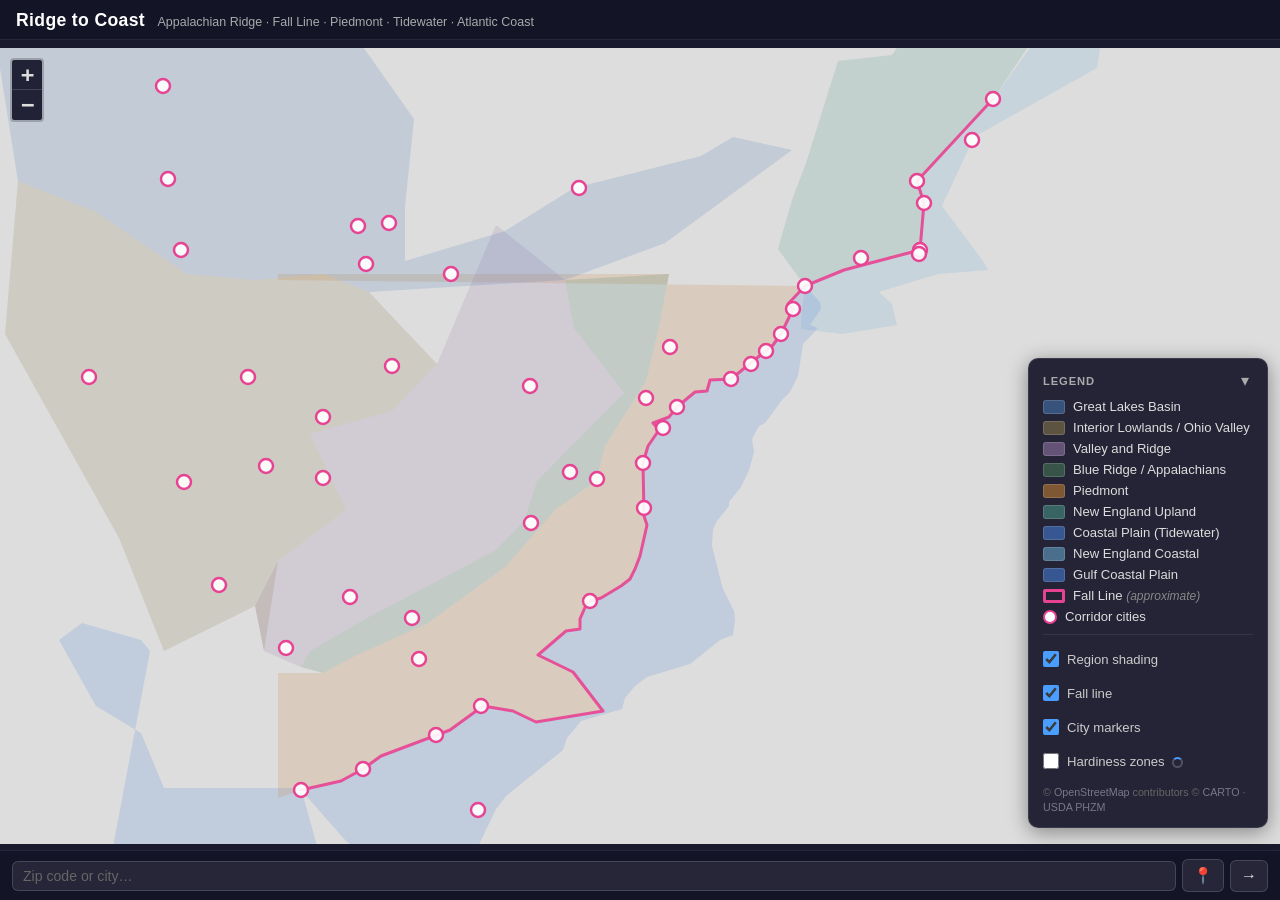
==== commit 31245220: "feat: Issues 7 & 8 — NE legend entries, Great Lakes Basin, Interior Lowlands (51 cities) Issue 7 — N" ====
--- a/app/index.html
+++ b/app/index.html
@@ -61,20 +61,40 @@
     </div>
     <div id="legend-body">
       <div class="legend-item">
-        <span class="swatch blueridge"></span>
-        <span>Blue Ridge / Appalachians</span>
+        <span class="swatch greatlakes"></span>
+        <span>Great Lakes Basin</span>
+      </div>
+      <div class="legend-item">
+        <span class="swatch interiorlowlands"></span>
+        <span>Interior Lowlands / Ohio Valley</span>
       </div>
       <div class="legend-item">
         <span class="swatch valleyridge"></span>
         <span>Valley and Ridge</span>
       </div>
       <div class="legend-item">
+        <span class="swatch blueridge"></span>
+        <span>Blue Ridge / Appalachians</span>
+      </div>
+      <div class="legend-item">
+        <span class="swatch piedmont"></span>
+        <span>Piedmont</span>
+      </div>
+      <div class="legend-item">
+        <span class="swatch neupland"></span>
+        <span>New England Upland</span>
+      </div>
+      <div class="legend-item">
         <span class="swatch coastal"></span>
         <span>Coastal Plain (Tidewater)</span>
       </div>
       <div class="legend-item">
-        <span class="swatch piedmont"></span>
-        <span>Piedmont</span>
+        <span class="swatch necoastal"></span>
+        <span>New England Coastal</span>
+      </div>
+      <div class="legend-item">
+        <span class="swatch gulfcoastal"></span>
+        <span>Gulf Coastal Plain</span>
       </div>
       <div class="legend-item">
         <span class="swatch fallline"></span>
@@ -82,7 +102,7 @@
       </div>
       <div class="legend-item">
         <span class="swatch citymarker"></span>
-        <span>Fall line cities</span>
+        <span>Corridor cities</span>
       </div>
 
       <!-- Hardiness zone swatches — shown only when the layer is active -->
--- a/app/style.css
+++ b/app/style.css
@@ -122,10 +122,15 @@
   border: 1px solid rgba(255, 255, 255, 0.15);
 }
 
-.swatch.blueridge   { background: rgba(74, 124, 89, 0.55); }
-.swatch.valleyridge { background: rgba(155, 122, 173, 0.55); }
-.swatch.coastal     { background: rgba(70, 130, 220, 0.55); }
-.swatch.piedmont    { background: rgba(200, 130, 50, 0.55); }
+.swatch.blueridge        { background: rgba(74, 124, 89, 0.55); }
+.swatch.valleyridge      { background: rgba(155, 122, 173, 0.55); }
+.swatch.coastal          { background: rgba(70, 130, 220, 0.55); }
+.swatch.piedmont         { background: rgba(200, 130, 50, 0.55); }
+.swatch.neupland         { background: rgba(74, 154, 138, 0.55); }
+.swatch.necoastal        { background: rgba(107, 174, 214, 0.55); }
+.swatch.gulfcoastal      { background: rgba(70, 130, 220, 0.55); }
+.swatch.greatlakes       { background: rgba(74, 122, 181, 0.55); }
+.swatch.interiorlowlands { background: rgba(138, 125, 74, 0.55); }
 .swatch.fallline {
   background: transparent;
   border: 3px solid #e84393;
@@ -622,6 +627,15 @@
   line-height: 1.3;
 }
 
+/* ─── Layer interaction hints ───────────────────────────────── */
+.layer-hint {
+  font-size: 0.70rem;
+  color: rgba(255, 255, 255, 0.45);
+  margin: 2px 0 4px;
+  line-height: 1.3;
+  font-style: italic;
+}
+
 /* ─── Loading spinner ──────────────────────────────────────── */
 .loading-spinner {
   display: inline-block;
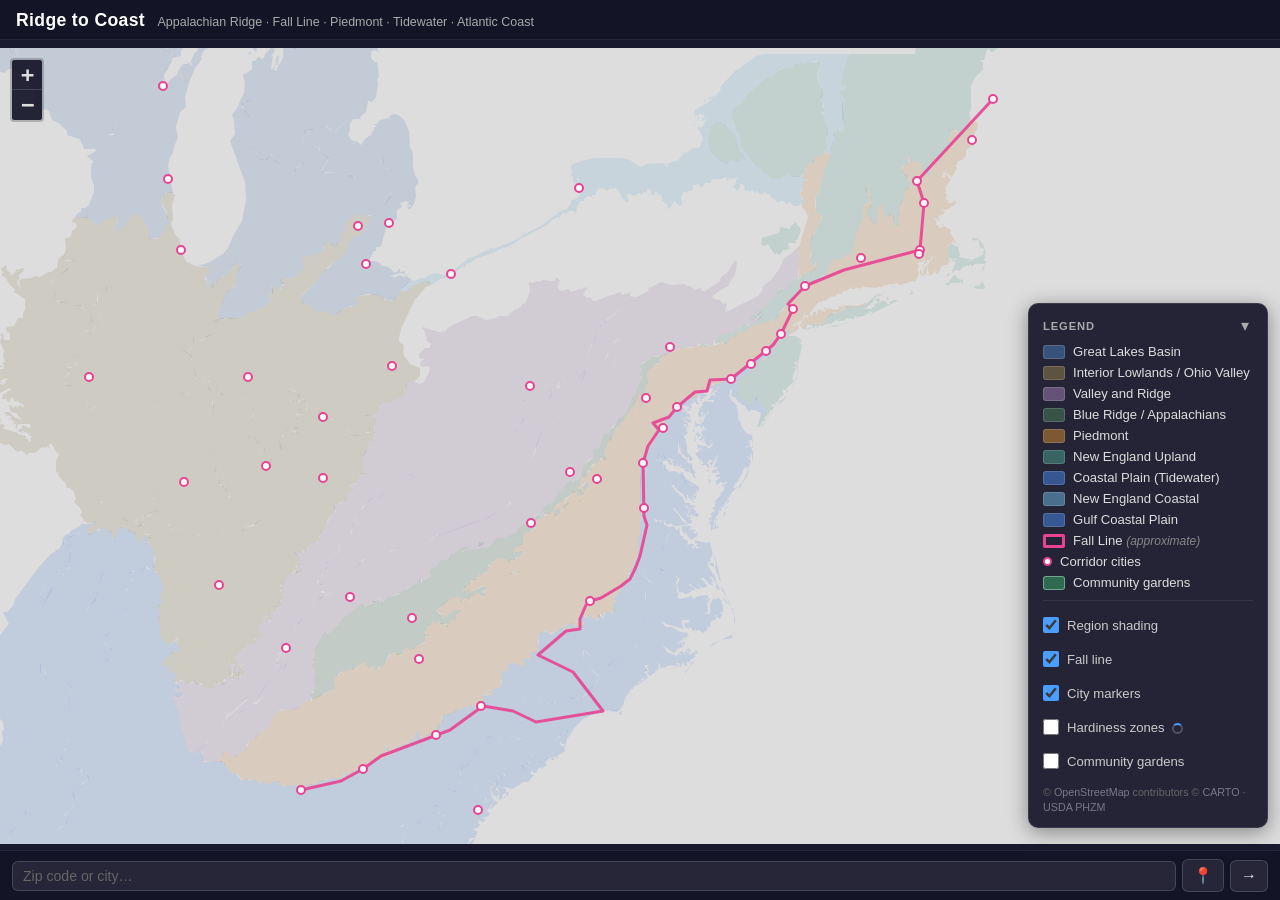
==== commit 2624c1ca: "feat: integrate phase 2 living-data map enhancements" ====
--- a/app/index.html
+++ b/app/index.html
@@ -21,13 +21,16 @@
          lib/leaflet.js:  sha256-20nQCchB9co0qIjJZRGuk2/Z9VM+kNiyxNV1lvTlZBo=
          lib/leaflet.css: sha256-p4NxAoJBhIIN+hmNHrzRCf9tD/miZyoHS5obTRR9BMY=
   -->
-  <meta http-equiv="Content-Security-Policy" content="default-src 'none'; script-src 'self'; style-src 'self' 'unsafe-inline'; img-src 'self' https://*.basemaps.cartocdn.com data: blob:; connect-src 'self' https://nominatim.openstreetmap.org; base-uri 'self'; form-action 'none';">
+  <meta http-equiv="Content-Security-Policy" content="default-src 'none'; script-src 'self'; style-src 'self' 'unsafe-inline'; img-src 'self' https://*.basemaps.cartocdn.com data: blob:; connect-src 'self' https://nominatim.openstreetmap.org https://api.weather.gov https://api.inaturalist.org https://waterservices.usgs.gov https://overpass-api.de; manifest-src 'self'; worker-src 'self'; base-uri 'self'; form-action 'none';">
 
   <meta name="referrer" content="no-referrer">
   <meta http-equiv="X-Content-Type-Options" content="nosniff">
+  <meta name="theme-color" content="#12171f">
 
   <title>Ridge to Coast</title>
   <meta name="description" content="Interactive map of the Appalachian watershed corridor — from the mountain ridge through the Piedmont and Fall Line to the Atlantic Coast. Covers geology, USDA Plant Hardiness Zones, native plants, and soil profiles for gardeners, farmers, arborists, and conservationists.">
+  <link rel="manifest" href="manifest.json">
+  <link rel="icon" href="assets/icon.svg" type="image/svg+xml">
 
   <!-- Leaflet 1.9.4 — vendored locally, no CDN dependency -->
   <link rel="stylesheet" href="lib/leaflet.css">
@@ -104,6 +107,10 @@
         <span class="swatch citymarker"></span>
         <span>Corridor cities</span>
       </div>
+      <div class="legend-item">
+        <span class="swatch gardens"></span>
+        <span>Community gardens</span>
+      </div>
 
       <!-- Hardiness zone swatches — shown only when the layer is active -->
       <div id="hardiness-legend" class="hardiness-legend" hidden>
@@ -131,6 +138,10 @@
             Hardiness zones
             <span class="loading-spinner" id="hardiness-spinner" hidden aria-hidden="true"></span>
           </span>
+        </label>
+        <label class="toggle">
+          <input type="checkbox" id="toggle-gardens">
+          Community gardens
         </label>
         <p class="layer-hint" id="hardiness-hint" hidden>Region fills switch to outlines when zones are active.</p>
         <p id="hardiness-error" class="hardiness-error" hidden></p>
--- a/app/style.css
+++ b/app/style.css
@@ -139,10 +139,15 @@
 
 .swatch.citymarker {
   background: #fff;
-  border: 2.5px solid #e84393;
+  border: 2px solid #e84393;
   border-radius: 50%;
-  width: 14px;
-  height: 14px;
+  width: 9px;
+  height: 9px;
+}
+
+.swatch.gardens {
+  background: #2d6a4f;
+  border-color: rgba(183, 228, 199, 0.5);
 }
 
 #legend hr {
@@ -338,6 +343,137 @@
   font-size: 0.75rem;
   color: #ccc;
   line-height: 1.35;
+}
+
+/* ─── Invasive species warnings ───────────────────────────── */
+
+.invasive-section {
+  margin-top: 10px;
+  padding-top: 9px;
+  border-top: 1px solid rgba(255, 255, 255, 0.08);
+}
+
+.invasive-section-header {
+  font-size: 0.68rem;
+  font-weight: 700;
+  text-transform: uppercase;
+  letter-spacing: 0.05em;
+  color: #c06060;
+  margin: 0 0 6px;
+}
+
+.invasive-list {
+  margin: 0;
+  padding: 0;
+  list-style: none;
+}
+
+.invasive-list li {
+  padding: 3px 0;
+  line-height: 1.35;
+}
+
+.invasive-name {
+  font-size: 0.8rem;
+  font-weight: 600;
+  color: #e8c8b0;
+}
+
+.invasive-latin {
+  font-size: 0.73rem;
+  font-style: italic;
+  color: #888;
+  margin-left: 2px;
+}
+
+.invasive-note {
+  display: block;
+  font-size: 0.72rem;
+  color: #999;
+  margin-top: 1px;
+}
+
+/* ─── Planting calendar ────────────────────────────────────── */
+
+.calendar-section {
+  margin-top: 10px;
+  padding-top: 9px;
+  border-top: 1px solid rgba(255, 255, 255, 0.08);
+}
+
+.calendar-section-header {
+  font-size: 0.68rem;
+  font-weight: 700;
+  text-transform: uppercase;
+  letter-spacing: 0.05em;
+  color: #777;
+  margin: 0 0 8px;
+}
+
+.calendar-months {
+  display: flex;
+  flex-direction: column;
+  gap: 4px;
+}
+
+.cal-month {
+  display: grid;
+  grid-template-columns: 32px 1fr;
+  gap: 6px;
+  align-items: start;
+}
+
+.cal-month-name {
+  font-size: 0.68rem;
+  font-weight: 700;
+  color: #888;
+  text-transform: uppercase;
+  letter-spacing: 0.04em;
+  padding-top: 2px;
+}
+
+.cal-month-body {
+  display: flex;
+  flex-direction: column;
+  gap: 2px;
+}
+
+.cal-row {
+  font-size: 0.73rem;
+  color: #ccc;
+  line-height: 1.35;
+}
+
+.cal-row--idle {
+  color: #555;
+}
+
+.cal-label {
+  font-size: 0.65rem;
+  font-weight: 700;
+  text-transform: uppercase;
+  letter-spacing: 0.04em;
+  padding: 1px 4px;
+  border-radius: 3px;
+  margin-right: 3px;
+}
+
+.cal-label--indoor {
+  background: rgba(74, 154, 255, 0.2);
+  color: #7ab8f5;
+  border: 1px solid rgba(74, 154, 255, 0.3);
+}
+
+.cal-label--sow {
+  background: rgba(74, 180, 100, 0.2);
+  color: #7ed99a;
+  border: 1px solid rgba(74, 180, 100, 0.3);
+}
+
+.cal-label--transplant {
+  background: rgba(220, 160, 50, 0.2);
+  color: #e8c87a;
+  border: 1px solid rgba(220, 160, 50, 0.3);
 }
 
 /* ─── Search Bar ───────────────────────────────────────────── */
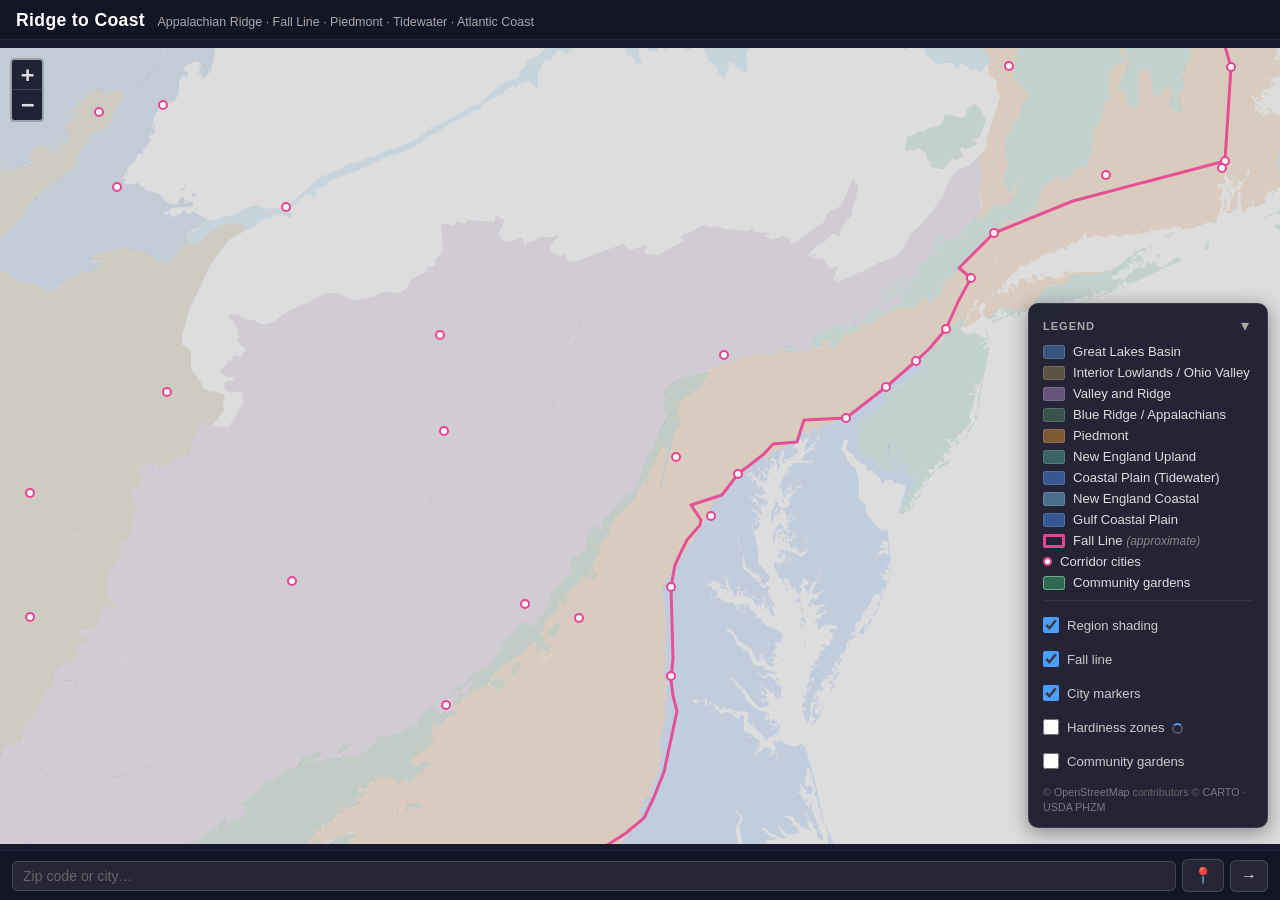
==== commit ee5c3260: "refactor(geo-data): extract pure core to geo-data-core.js Workers can now import bundled data + help" ====
--- a/app/index.html
+++ b/app/index.html
@@ -169,7 +169,10 @@
   <!-- Leaflet 1.9.4 — vendored locally, no CDN dependency -->
   <script src="lib/leaflet.js"></script>
 
-  <!-- Pure geographic data — no DOM or Leaflet dependency; also used by unit tests -->
+  <!-- Pure geographic data core — shared between browser and Workers; no DOM, no Leaflet -->
+  <script src="lib/geo-data-core.js"></script>
+
+  <!-- Geographic data + HTML generators — depends on geo-data-core.js; also used by unit tests -->
   <script src="lib/geo-data.js"></script>
 
   <script src="map.js"></script>
--- a/app/style.css
+++ b/app/style.css
@@ -976,3 +976,60 @@
 body:has(#detail-view:not([hidden])) {
   overflow: auto;
 }
+
+/* ── Seasonal Intelligence Card ─────────────────────────── */
+.seasonal-card {
+  border-top: 3px solid #4a7c59;
+  margin-bottom: 1.5rem;
+  padding-top: 1rem;
+}
+
+.seasonal-title {
+  font-size: 1rem;
+  font-weight: 700;
+  color: #b8d4c0;
+  text-transform: uppercase;
+  letter-spacing: 0.05em;
+  margin: 0 0 0.75rem;
+}
+
+.seasonal-grid {
+  display: grid;
+  grid-template-columns: 1fr 1fr;
+  gap: 0.75rem;
+}
+
+@media (max-width: 480px) {
+  .seasonal-grid {
+    grid-template-columns: 1fr;
+  }
+}
+
+.seasonal-panel {
+  background: rgba(255, 255, 255, 0.04);
+  border: 1px solid rgba(255, 255, 255, 0.08);
+  border-radius: 6px;
+  padding: 0.6rem 0.75rem;
+  display: flex;
+  flex-direction: column;
+  gap: 0.3rem;
+}
+
+.seasonal-label {
+  font-size: 0.65rem;
+  font-weight: 700;
+  letter-spacing: 0.1em;
+  color: #888;
+  text-transform: uppercase;
+}
+
+.seasonal-value {
+  font-size: 0.85rem;
+  color: #ddd;
+  line-height: 1.4;
+}
+
+.seasonal-loading {
+  color: #555;
+  font-style: italic;
+}
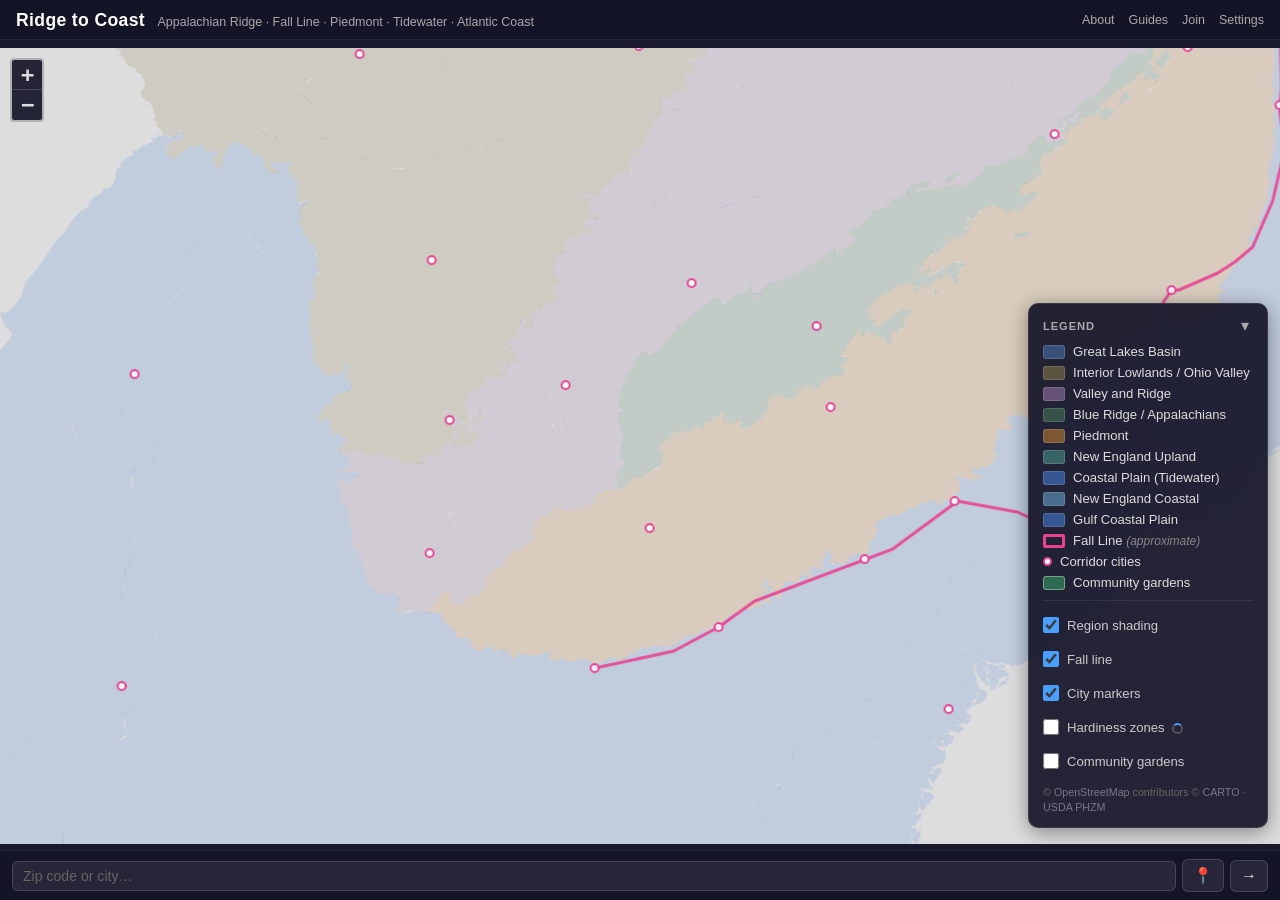
==== commit 6c16f880: "feat(app): content pages and device-local preferences The site was a single page with nowhere to put" ====
--- a/app/index.html
+++ b/app/index.html
@@ -21,7 +21,7 @@
          lib/leaflet.js:  sha256-20nQCchB9co0qIjJZRGuk2/Z9VM+kNiyxNV1lvTlZBo=
          lib/leaflet.css: sha256-p4NxAoJBhIIN+hmNHrzRCf9tD/miZyoHS5obTRR9BMY=
   -->
-  <meta http-equiv="Content-Security-Policy" content="default-src 'none'; script-src 'self'; style-src 'self' 'unsafe-inline'; img-src 'self' https://*.basemaps.cartocdn.com data: blob:; connect-src 'self' https://nominatim.openstreetmap.org https://api.weather.gov https://api.inaturalist.org https://waterservices.usgs.gov https://overpass-api.de; manifest-src 'self'; worker-src 'self'; base-uri 'self'; form-action 'none';">
+  <meta http-equiv="Content-Security-Policy" content="default-src 'none'; script-src 'self'; style-src 'self' 'unsafe-inline'; img-src 'self' https://*.basemaps.cartocdn.com data: blob:; connect-src 'self' https://nominatim.openstreetmap.org https://api.weather.gov https://api.inaturalist.org https://waterservices.usgs.gov https://api.ridgetocoast.com https://preprod.ridgetocoast.com https://alpha.ridgetocoast.com; manifest-src 'self'; worker-src 'self'; base-uri 'self'; form-action 'none';">
 
   <meta name="referrer" content="no-referrer">
   <meta http-equiv="X-Content-Type-Options" content="nosniff">
@@ -53,6 +53,12 @@
   <header class="app-header">
     <h1>Ridge to Coast</h1>
     <p class="subtitle">Appalachian Ridge &middot; Fall Line &middot; Piedmont &middot; Tidewater &middot; Atlantic Coast</p>
+    <nav class="app-nav" aria-label="Site">
+      <a href="about.html">About</a>
+      <a href="guides.html">Guides</a>
+      <a href="join.html">Join</a>
+      <a href="preferences.html">Settings</a>
+    </nav>
   </header>
 
   <div id="map" role="region" aria-label="Interactive map of the Appalachian watershed corridor from mountain ridge through the Fall Line — Peekskill NY, Philadelphia PA, DC, Richmond VA, Raleigh NC, Columbia SC, and Augusta GA to Columbus GA — to the Atlantic Coast"></div>
@@ -169,6 +175,12 @@
   <!-- Leaflet 1.9.4 — vendored locally, no CDN dependency -->
   <script src="lib/leaflet.js"></script>
 
+  <!-- API origin resolution — shared with the content pages; must load before map.js -->
+  <script src="lib/api-base.js"></script>
+
+  <!-- Device-local preferences — shared with preferences.html; before map.js -->
+  <script src="lib/prefs.js"></script>
+
   <!-- Pure geographic data core — shared between browser and Workers; no DOM, no Leaflet -->
   <script src="lib/geo-data-core.js"></script>
 
--- a/app/style.css
+++ b/app/style.css
@@ -40,6 +40,32 @@
   color: #aaa;
   display: inline;
   margin-left: 8px;
+}
+
+/* Links out to the content pages (about/guides/join/preferences).
+   Absolutely positioned so the header keeps its 48px height — #map is offset by
+   exactly that much below. Note the map page deliberately does NOT load
+   site.css: its global body typography would leak into Leaflet popups. */
+.app-nav {
+  position: absolute;
+  right: 16px;
+  top: 50%;
+  transform: translateY(-50%);
+  display: flex;
+  gap: 14px;
+}
+
+.app-nav a {
+  font-size: 0.78rem;
+  color: #aaa;
+  text-decoration: none;
+  white-space: nowrap;
+}
+
+.app-nav a:hover,
+.app-nav a:focus-visible {
+  color: #fff;
+  text-decoration: underline;
 }
 
 #map {
@@ -543,6 +569,12 @@
   .app-header h1        { font-size: 1rem; }
   .app-header .subtitle { display: none; }
 
+  /* The subtitle is gone here, so the nav has room; tighten it and drop the
+     longest label rather than letting it wrap and grow the header. */
+  .app-nav { right: 10px; gap: 10px; }
+  .app-nav a { font-size: 0.72rem; }
+  .app-nav a[href="guides.html"] { display: none; }
+
   /* Right-anchored compact panel — NOT full-width */
   #legend {
     bottom: 66px;       /* 56px search bar + 10px gap */
@@ -806,6 +838,38 @@
 }
 
 
+/* ─── Home location control (location detail page) ──────────── */
+
+.home-location-control {
+  margin-top: 1.25rem;
+  padding-top: 1rem;
+  border-top: 1px solid rgba(255, 255, 255, 0.1);
+}
+
+.home-location-btn {
+  font: inherit;
+  font-size: 0.85rem;
+  font-weight: 600;
+  padding: 0.5rem 1rem;
+  color: #eee;
+  background: rgba(255, 255, 255, 0.06);
+  border: 1px solid rgba(255, 255, 255, 0.18);
+  border-radius: 5px;
+  cursor: pointer;
+}
+
+.home-location-btn:hover {
+  background: rgba(255, 255, 255, 0.12);
+  border-color: rgba(255, 255, 255, 0.3);
+}
+
+.home-location-status {
+  margin: 0.45rem 0 0;
+  font-size: 0.8rem;
+  color: #888;
+}
+
+
 /* ─── Detail page / hash routing ──────────────────────────────── */
 
 /* Map view wrapper — transparent pass-through in normal layout */
